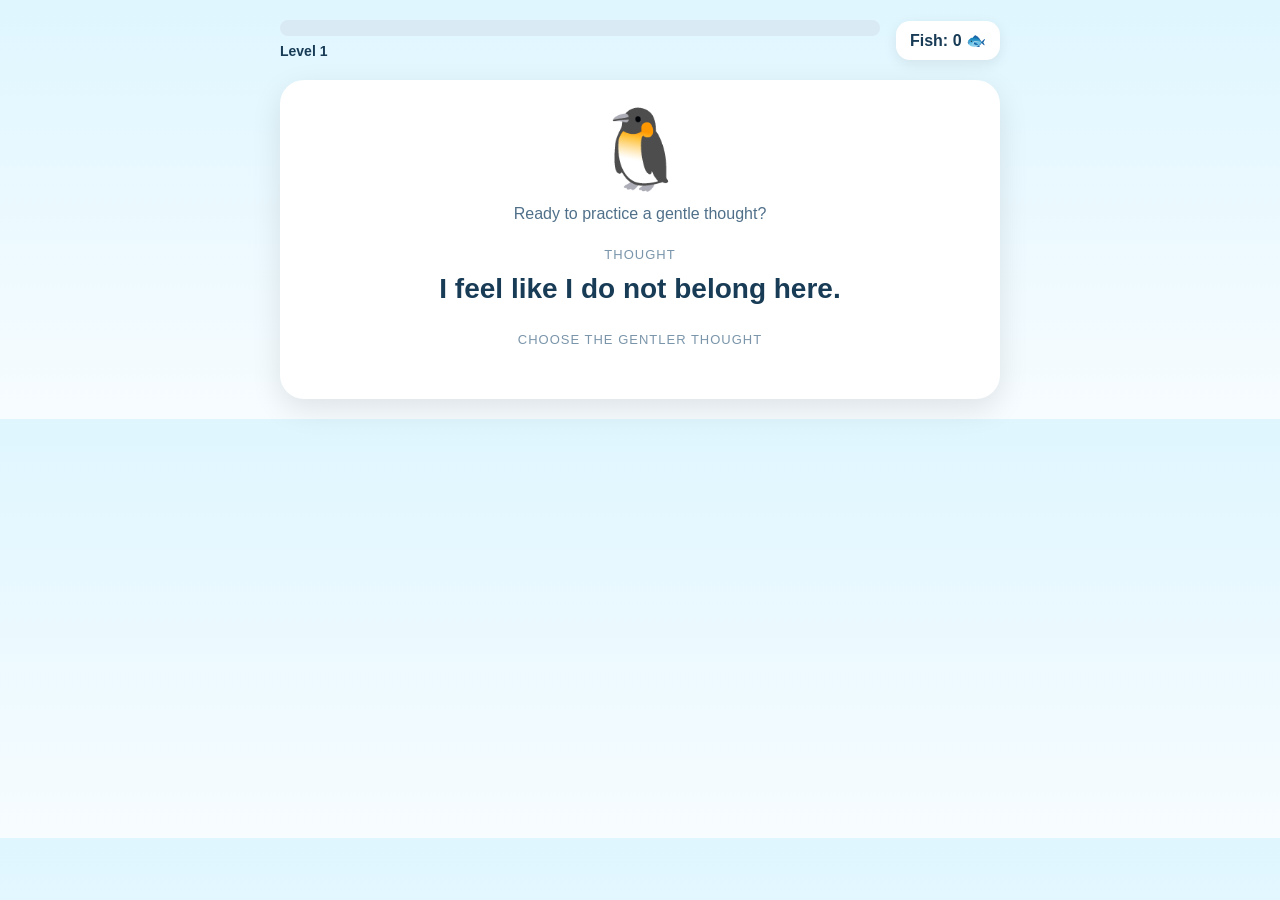
==== index.html @ 9f3806d7 "Rename index.html.html to index.html" ====
<!DOCTYPE html>
<html lang="en">
<head>
  <meta charset="UTF-8" />
  <meta name="viewport" content="width=device-width, initial-scale=1.0" />
  <title>Penguin Courage Game</title>
  <link rel="stylesheet" href="style.css" />
</head>

<body>
  <div class="app">
    <header class="topbar">
      <div class="progress-wrap">
        <div class="progress-bar">
          <div id="progressFill" class="progress-fill"></div>
        </div>
        <span id="levelText" class="level-text">Level 1</span>
      </div>
      <div class="score-box">Fish: <span id="score">0</span> 🐟</div>
    </header>

    <main class="game-card">
      <div class="penguin-area">
        <div id="penguin" class="penguin">🐧</div>
        <div id="penguinMood" class="penguin-mood">
          Ready to practice a gentle thought?
        </div>
      </div>

      <section class="question-area">
        <p class="label">Thought</p>
        <h1 id="questionText" class="question-text">
          I feel like I do not belong here.
        </h1>

        <p class="label">Choose the gentler thought</p>

        <div id="answers" class="answers"></div>

        <div id="feedback" class="feedback hidden"></div>

        <div class="actions">
          <button id="nextBtn" class="next-btn hidden">Next</button>
          <button id="restartBtn" class="restart-btn hidden">Play Again</button>
        </div>
      </section>
    </main>
  </div>

  <script src="script.js"></script>
</body>
</html>
---- style.css ----
* {
  box-sizing: border-box;
}

body {
  margin: 0;
  font-family: Arial, Helvetica, sans-serif;
  background: linear-gradient(180deg, #dff6ff 0%, #f7fcff 100%);
  color: #183b56;
}

.app {
  max-width: 760px;
  margin: 0 auto;
  padding: 20px;
}

.topbar {
  display: flex;
  justify-content: space-between;
  align-items: center;
  gap: 16px;
  margin-bottom: 20px;
}

.progress-wrap {
  flex: 1;
}

.progress-bar {
  width: 100%;
  height: 16px;
  background: #d9eaf4;
  border-radius: 999px;
  overflow: hidden;
  margin-bottom: 6px;
}

.progress-fill {
  width: 0%;
  height: 100%;
  background: #7ed6df;
  transition: width 0.3s ease;
}

.level-text {
  font-size: 14px;
  font-weight: bold;
}

.score-box {
  background: white;
  border-radius: 14px;
  padding: 10px 14px;
  font-weight: bold;
  box-shadow: 0 4px 14px rgba(0, 0, 0, 0.08);
  white-space: nowrap;
}

.game-card {
  background: white;
  border-radius: 24px;
  padding: 24px;
  box-shadow: 0 10px 30px rgba(0, 0, 0, 0.10);
}

.penguin-area {
  text-align: center;
  margin-bottom: 24px;
}

.penguin {
  font-size: 78px;
  transition: transform 0.25s ease;
  margin-bottom: 10px;
}

.penguin.happy {
  transform: scale(1.12) rotate(-4deg);
}

.penguin.sad {
  transform: scale(0.95);
}

.penguin-mood {
  font-size: 16px;
  color: #50708a;
}

.question-area {
  text-align: center;
}

.label {
  font-size: 13px;
  text-transform: uppercase;
  letter-spacing: 1px;
  color: #7a95aa;
  margin-bottom: 8px;
}

.question-text {
  font-size: 28px;
  line-height: 1.35;
  margin-top: 0;
  margin-bottom: 24px;
}

.answers {
  display: grid;
  gap: 14px;
}

.answer-btn {
  width: 100%;
  border: 2px solid #d6e5ef;
  background: #f8fcff;
  color: #183b56;
  border-radius: 18px;
  padding: 18px;
  font-size: 17px;
  cursor: pointer;
  text-align: left;
  transition: all 0.2s ease;
}

.answer-btn:hover {
  transform: translateY(-2px);
  border-color: #7ed6df;
}

.answer-btn.correct {
  background: #e8fff2;
  border-color: #54c58b;
}

.answer-btn.wrong {
  background: #fff0f0;
  border-color: #e07a7a;
}

.answer-btn:disabled {
  cursor: default;
  opacity: 1;
}

.feedback {
  margin-top: 18px;
  padding: 16px;
  border-radius: 16px;
  font-size: 16px;
  line-height: 1.5;
  background: #eef9ff;
  color: #214761;
}

.actions {
  margin-top: 20px;
}

.next-btn,
.restart-btn {
  border: none;
  border-radius: 16px;
  padding: 14px 22px;
  font-size: 16px;
  font-weight: bold;
  cursor: pointer;
  background: #7ed6df;
  color: #10354d;
}

.next-btn:hover,
.restart-btn:hover {
  opacity: 0.92;
}

.hidden {
  display: none;
}

@media (max-width: 640px) {
  .topbar {
    flex-direction: column;
    align-items: stretch;
  }

  .question-text {
    font-size: 23px;
  }

  .penguin {
    font-size: 64px;
  }

  .answer-btn {
    font-size: 16px;
  }
}
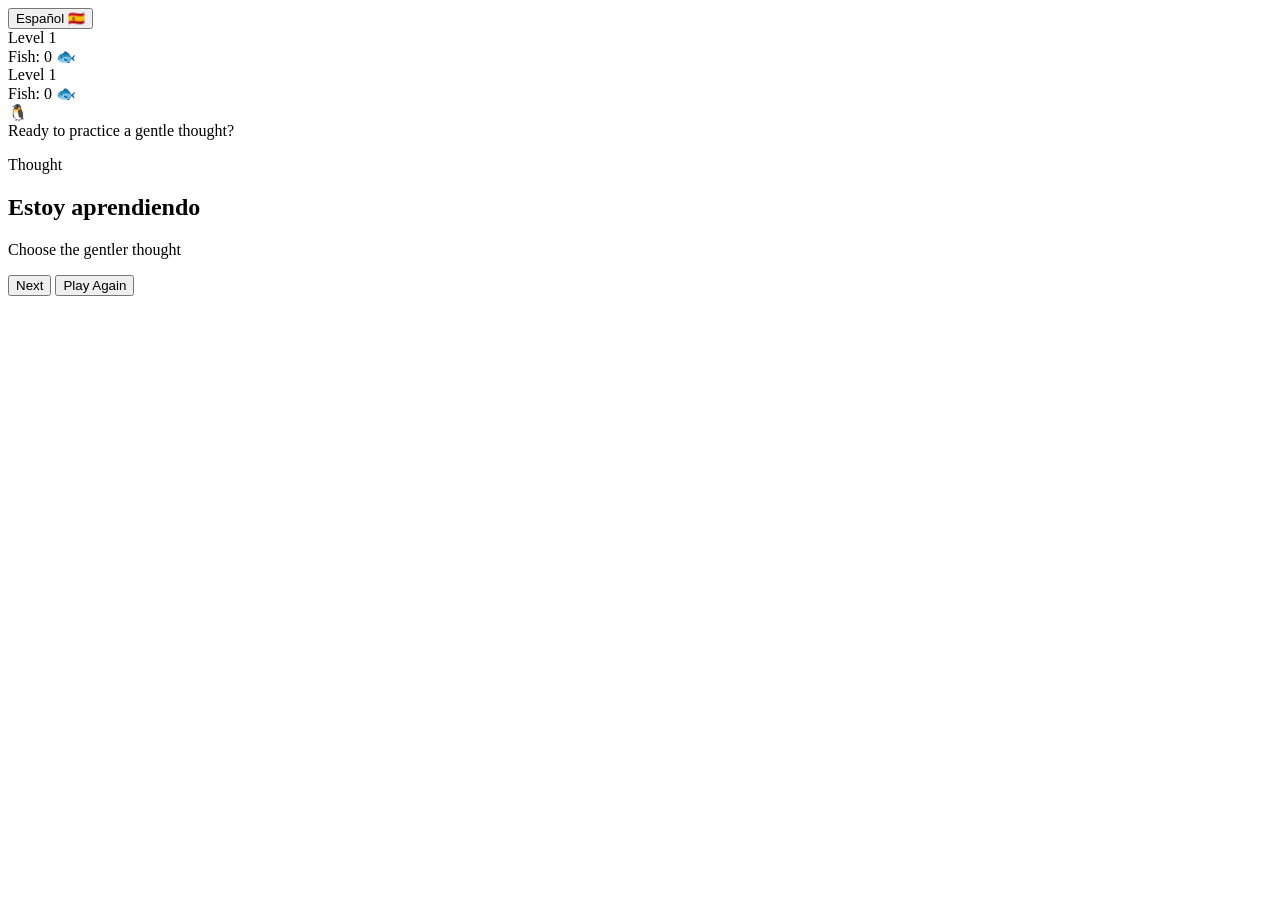
==== commit 0eb1c32d: "Update index.html" ====
--- a/index.html
+++ b/index.html
@@ -1,11 +1,21 @@
 <!DOCTYPE html>
 <html lang="en">
-<head>
-  <meta charset="UTF-8" />
-  <meta name="viewport" content="width=device-width, initial-scale=1.0" />
-  <title>Penguin Courage Game</title>
-  <link rel="stylesheet" href="style.css" />
-</head>
+<header class="topbar">
+
+  <button id="langToggle">Español 🇪🇸</button>
+
+  <div class="progress-wrap">
+    <div class="progress-bar">
+      <div id="progressFill" class="progress-fill"></div>
+    </div>
+    <span id="levelText" class="level-text">Level 1</span>
+  </div>
+
+  <div class="score-box">
+    Fish: <span id="score">0</span> 🐟
+  </div>
+
+</header>
 
 <body>
   <div class="app">
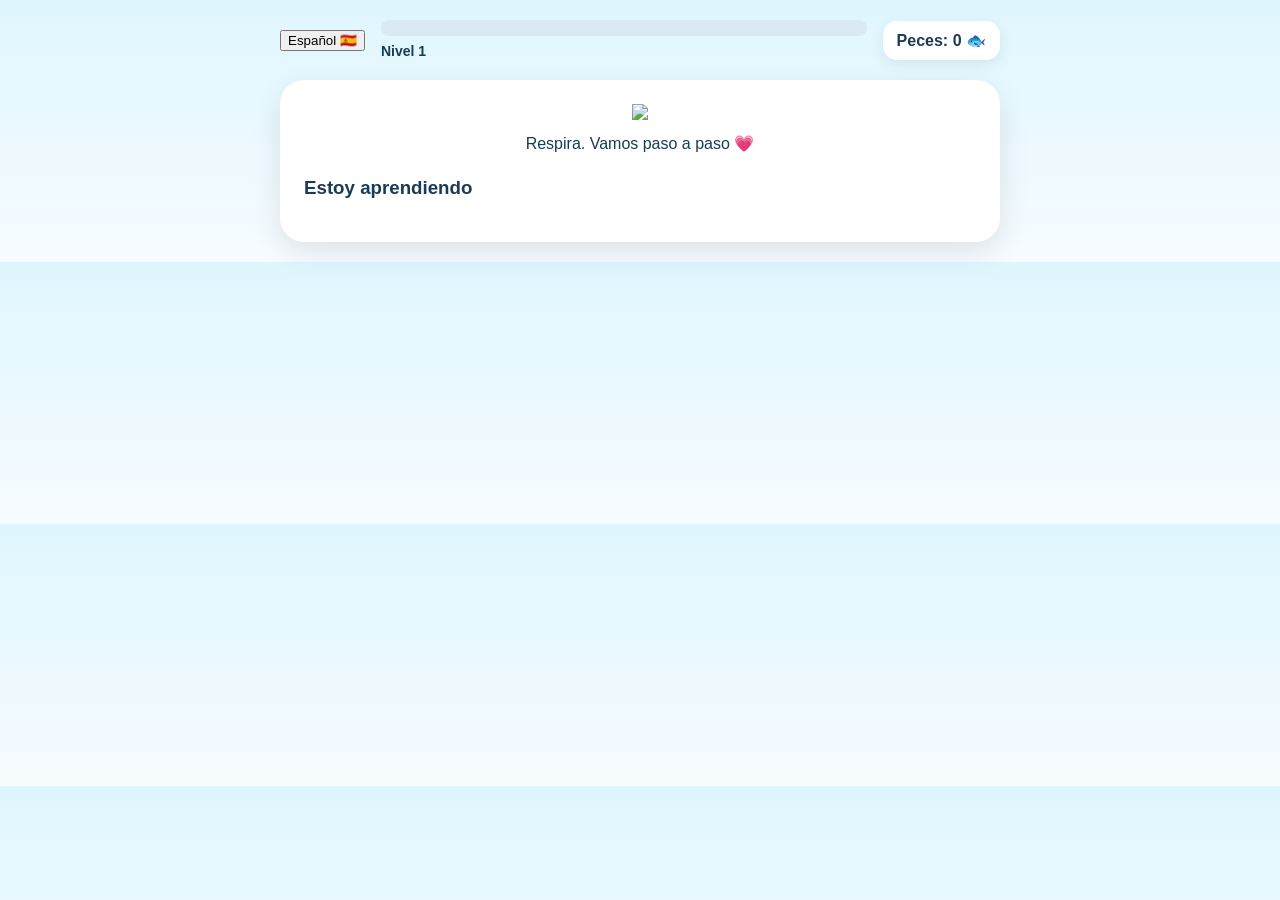
==== commit 85e7eeb3: "Change language from English to Spanish in index.html" ====
--- a/index.html
+++ b/index.html
@@ -1,62 +1,56 @@
 <!DOCTYPE html>
-<html lang="en">
-<header class="topbar">
+<html lang="es">
+<head>
+  <meta charset="UTF-8">
+  <meta name="viewport" content="width=device-width, initial-scale=1.0">
+  <title>Pingüino Valiente</title>
+  <link rel="stylesheet" href="./style.css">
+</head>
 
-  <button id="langToggle">Español 🇪🇸</button>
+<body>
 
-  <div class="progress-wrap">
-    <div class="progress-bar">
-      <div id="progressFill" class="progress-fill"></div>
+<div class="app">
+
+  <header class="topbar">
+    <button id="langToggle">Español 🇪🇸</button>
+
+    <div class="progress-wrap">
+      <div class="progress-bar">
+        <div id="progressFill" class="progress-fill"></div>
+      </div>
+      <span id="levelText" class="level-text">Nivel 1</span>
     </div>
-    <span id="levelText" class="level-text">Level 1</span>
+
+    <div class="score-box">
+      Peces: <span id="score">0</span> 🐟
+    </div>
+  </header>
+
+  <main class="game-card">
+
+    <div class="penguin-area">
+      <img id="penguin" class="penguin" src="https://i.imgur.com/FJGERuP.jpg">
+      <div id="penguinMood">Respira. Vamos paso a paso 💗</div>
+    </div>
+
+    <h3 id="questionText"></h3>
+
+    <div id="answers"></div>
+
+    <div id="feedback" class="hidden"></div>
+
+    <button id="nextBtn" class="hidden">Siguiente</button>
+
+  </main>
+
+  <div id="levelComplete" class="hidden">
+    <h2 id="completeTitle">Nivel completado 🎉</h2>
+    <button id="restartBtn">Reiniciar</button>
   </div>
 
-  <div class="score-box">
-    Fish: <span id="score">0</span> 🐟
-  </div>
+</div>
 
-</header>
+<script src="./script.js"></script>
 
-<body>
-  <div class="app">
-    <header class="topbar">
-      <div class="progress-wrap">
-        <div class="progress-bar">
-          <div id="progressFill" class="progress-fill"></div>
-        </div>
-        <span id="levelText" class="level-text">Level 1</span>
-      </div>
-      <div class="score-box">Fish: <span id="score">0</span> 🐟</div>
-    </header>
-
-    <main class="game-card">
-      <div class="penguin-area">
-        <div id="penguin" class="penguin">🐧</div>
-        <div id="penguinMood" class="penguin-mood">
-          Ready to practice a gentle thought?
-        </div>
-      </div>
-
-      <section class="question-area">
-        <p class="label">Thought</p>
-        <h1 id="questionText" class="question-text">
-          I feel like I do not belong here.
-        </h1>
-
-        <p class="label">Choose the gentler thought</p>
-
-        <div id="answers" class="answers"></div>
-
-        <div id="feedback" class="feedback hidden"></div>
-
-        <div class="actions">
-          <button id="nextBtn" class="next-btn hidden">Next</button>
-          <button id="restartBtn" class="restart-btn hidden">Play Again</button>
-        </div>
-      </section>
-    </main>
-  </div>
-
-  <script src="script.js"></script>
 </body>
 </html>
--- a/style.css
+++ b/style.css
@@ -0,0 +1,200 @@
+* {
+  box-sizing: border-box;
+}
+
+body {
+  margin: 0;
+  font-family: Arial, Helvetica, sans-serif;
+  background: linear-gradient(180deg, #dff6ff 0%, #f7fcff 100%);
+  color: #183b56;
+}
+
+.app {
+  max-width: 760px;
+  margin: 0 auto;
+  padding: 20px;
+}
+
+.topbar {
+  display: flex;
+  justify-content: space-between;
+  align-items: center;
+  gap: 16px;
+  margin-bottom: 20px;
+}
+
+.progress-wrap {
+  flex: 1;
+}
+
+.progress-bar {
+  width: 100%;
+  height: 16px;
+  background: #d9eaf4;
+  border-radius: 999px;
+  overflow: hidden;
+  margin-bottom: 6px;
+}
+
+.progress-fill {
+  width: 0%;
+  height: 100%;
+  background: #7ed6df;
+  transition: width 0.3s ease;
+}
+
+.level-text {
+  font-size: 14px;
+  font-weight: bold;
+}
+
+.score-box {
+  background: white;
+  border-radius: 14px;
+  padding: 10px 14px;
+  font-weight: bold;
+  box-shadow: 0 4px 14px rgba(0, 0, 0, 0.08);
+  white-space: nowrap;
+}
+
+.game-card {
+  background: white;
+  border-radius: 24px;
+  padding: 24px;
+  box-shadow: 0 10px 30px rgba(0, 0, 0, 0.10);
+}
+
+.penguin-area {
+  text-align: center;
+  margin-bottom: 24px;
+}
+
+.penguin {
+  font-size: 78px;
+  transition: transform 0.25s ease;
+  margin-bottom: 10px;
+}
+
+.penguin.happy {
+  transform: scale(1.12) rotate(-4deg);
+}
+
+.penguin.sad {
+  transform: scale(0.95);
+}
+
+.penguin-mood {
+  font-size: 16px;
+  color: #50708a;
+}
+
+.question-area {
+  text-align: center;
+}
+
+.label {
+  font-size: 13px;
+  text-transform: uppercase;
+  letter-spacing: 1px;
+  color: #7a95aa;
+  margin-bottom: 8px;
+}
+
+.question-text {
+  font-size: 28px;
+  line-height: 1.35;
+  margin-top: 0;
+  margin-bottom: 24px;
+}
+
+.answers {
+  display: grid;
+  gap: 14px;
+}
+
+.answer-btn {
+  width: 100%;
+  border: 2px solid #d6e5ef;
+  background: #f8fcff;
+  color: #183b56;
+  border-radius: 18px;
+  padding: 18px;
+  font-size: 17px;
+  cursor: pointer;
+  text-align: left;
+  transition: all 0.2s ease;
+}
+
+.answer-btn:hover {
+  transform: translateY(-2px);
+  border-color: #7ed6df;
+}
+
+.answer-btn.correct {
+  background: #e8fff2;
+  border-color: #54c58b;
+}
+
+.answer-btn.wrong {
+  background: #fff0f0;
+  border-color: #e07a7a;
+}
+
+.answer-btn:disabled {
+  cursor: default;
+  opacity: 1;
+}
+
+.feedback {
+  margin-top: 18px;
+  padding: 16px;
+  border-radius: 16px;
+  font-size: 16px;
+  line-height: 1.5;
+  background: #eef9ff;
+  color: #214761;
+}
+
+.actions {
+  margin-top: 20px;
+}
+
+.next-btn,
+.restart-btn {
+  border: none;
+  border-radius: 16px;
+  padding: 14px 22px;
+  font-size: 16px;
+  font-weight: bold;
+  cursor: pointer;
+  background: #7ed6df;
+  color: #10354d;
+}
+
+.next-btn:hover,
+.restart-btn:hover {
+  opacity: 0.92;
+}
+
+.hidden {
+  display: none;
+}
+
+@media (max-width: 640px) {
+  .topbar {
+    flex-direction: column;
+    align-items: stretch;
+  }
+
+  .question-text {
+    font-size: 23px;
+  }
+
+  .penguin {
+    font-size: 64px;
+  }
+
+  .answer-btn {
+    font-size: 16px;
+  }
+}
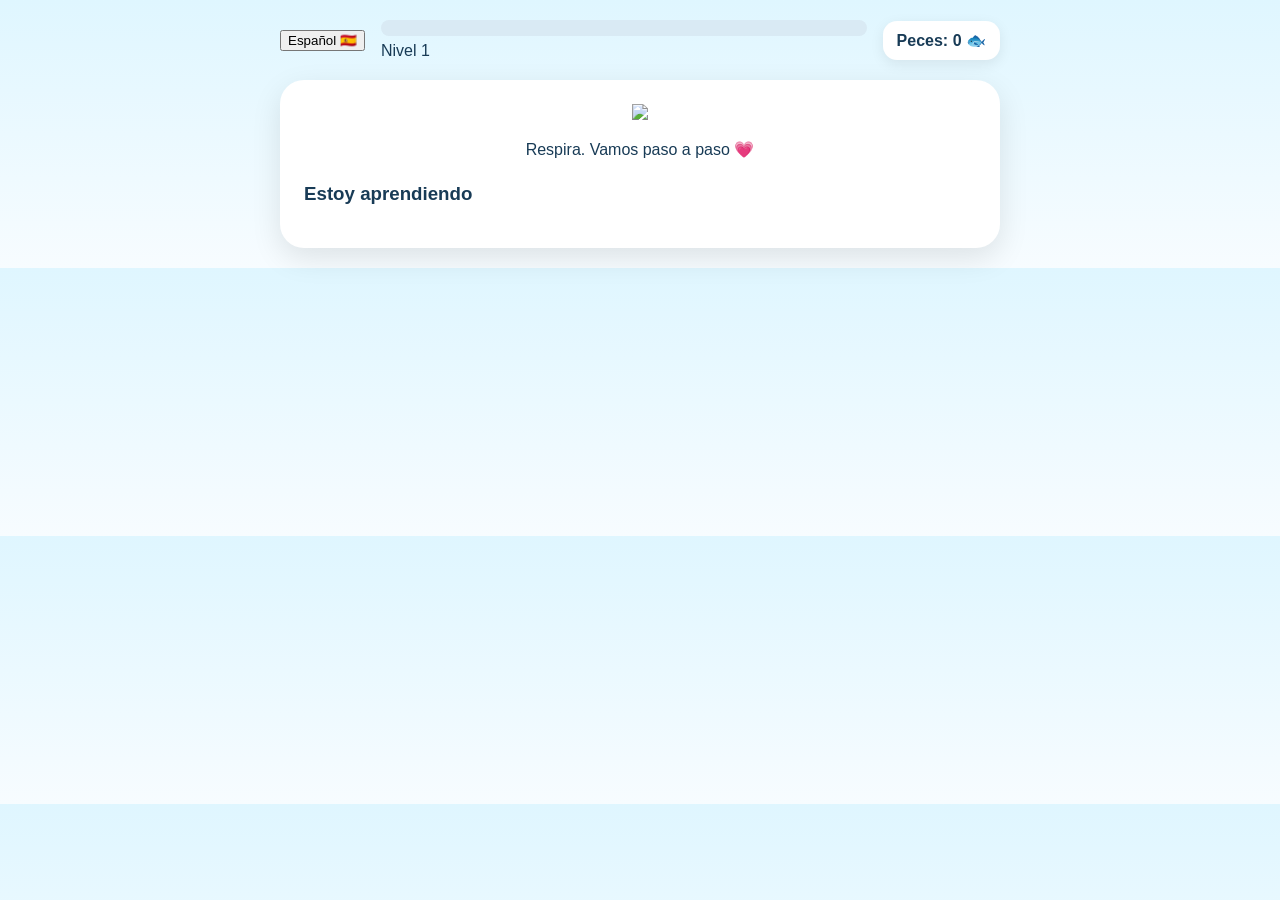
==== commit 4187a901: "Refactor HTML structure and update elements" ====
--- a/index.html
+++ b/index.html
@@ -18,7 +18,7 @@
       <div class="progress-bar">
         <div id="progressFill" class="progress-fill"></div>
       </div>
-      <span id="levelText" class="level-text">Nivel 1</span>
+      <span id="levelText">Nivel 1</span>
     </div>
 
     <div class="score-box">
@@ -29,8 +29,8 @@
   <main class="game-card">
 
     <div class="penguin-area">
-      <img id="penguin" class="penguin" src="https://i.imgur.com/FJGERuP.jpg">
-      <div id="penguinMood">Respira. Vamos paso a paso 💗</div>
+      <img id="penguin" src="https://i.imgur.com/FJGERuP.jpg">
+      <p id="penguinMood">Respira. Vamos paso a paso 💗</p>
     </div>
 
     <h3 id="questionText"></h3>
